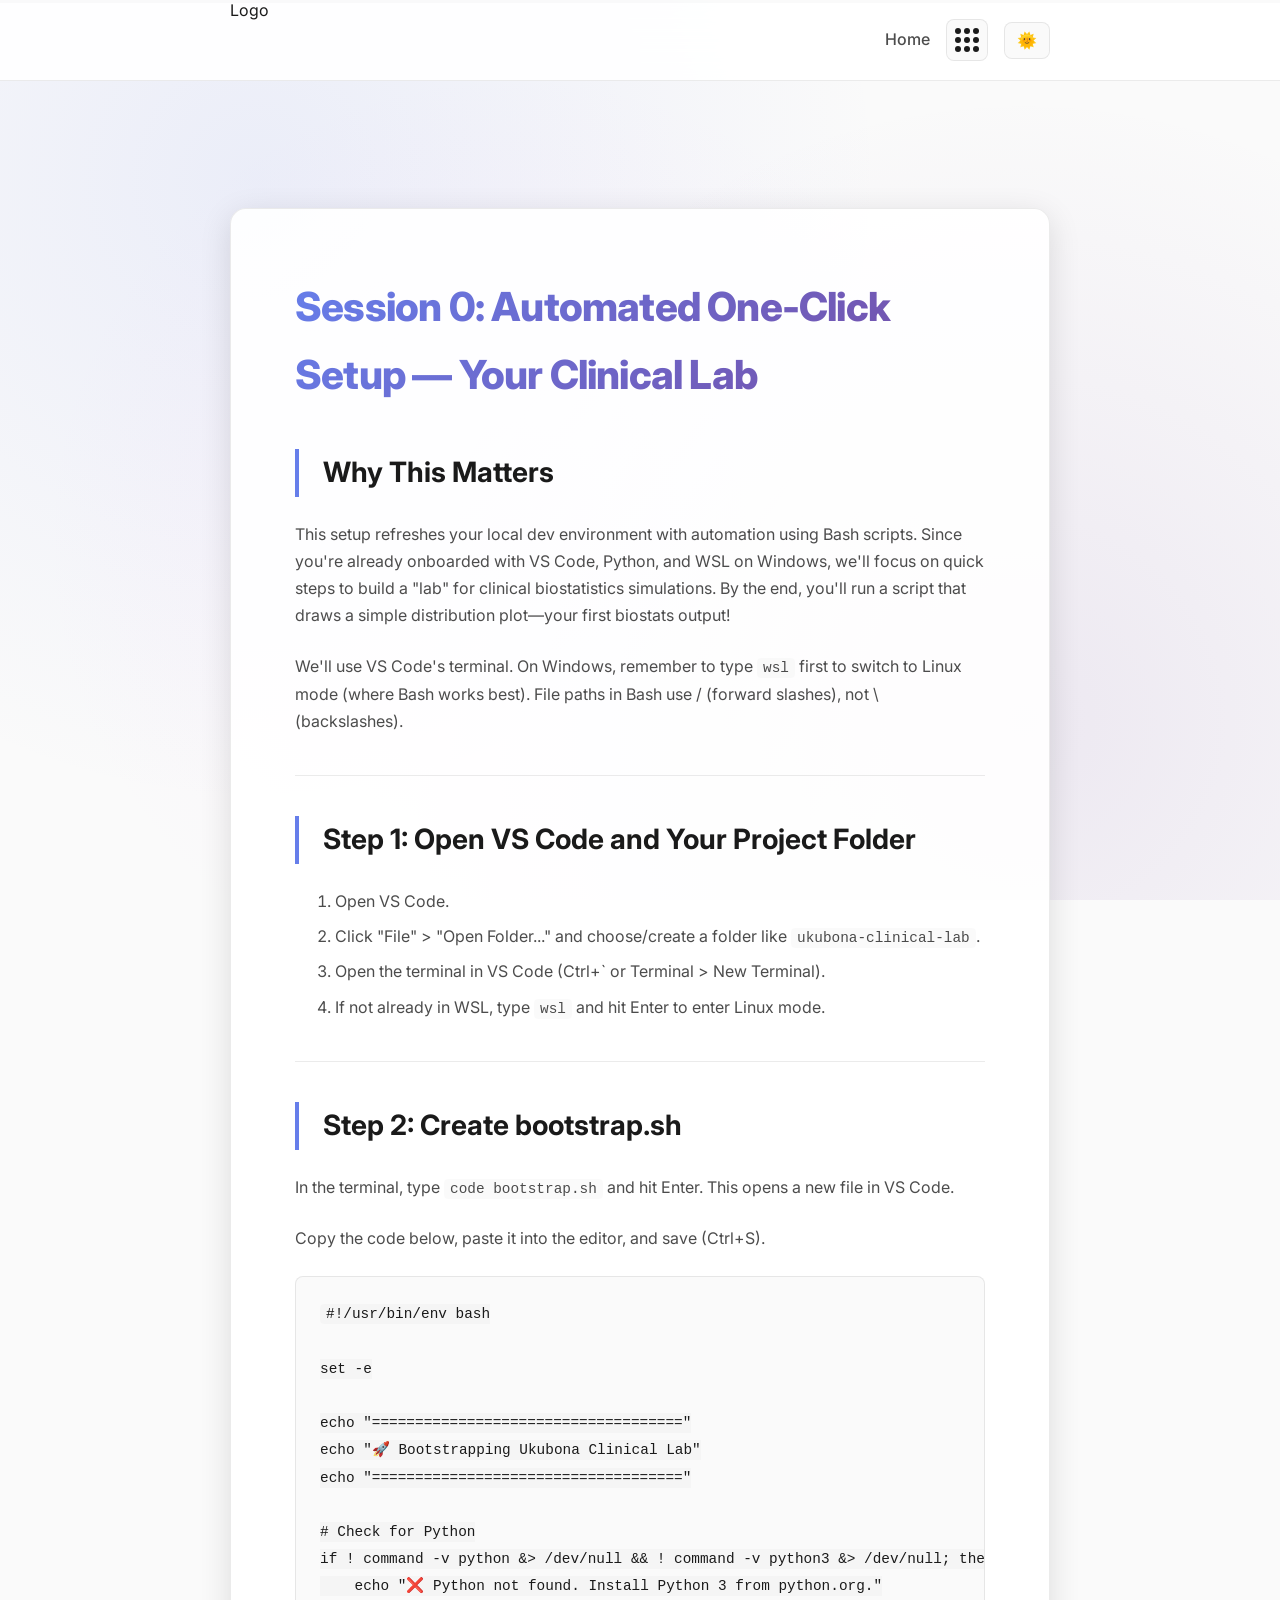
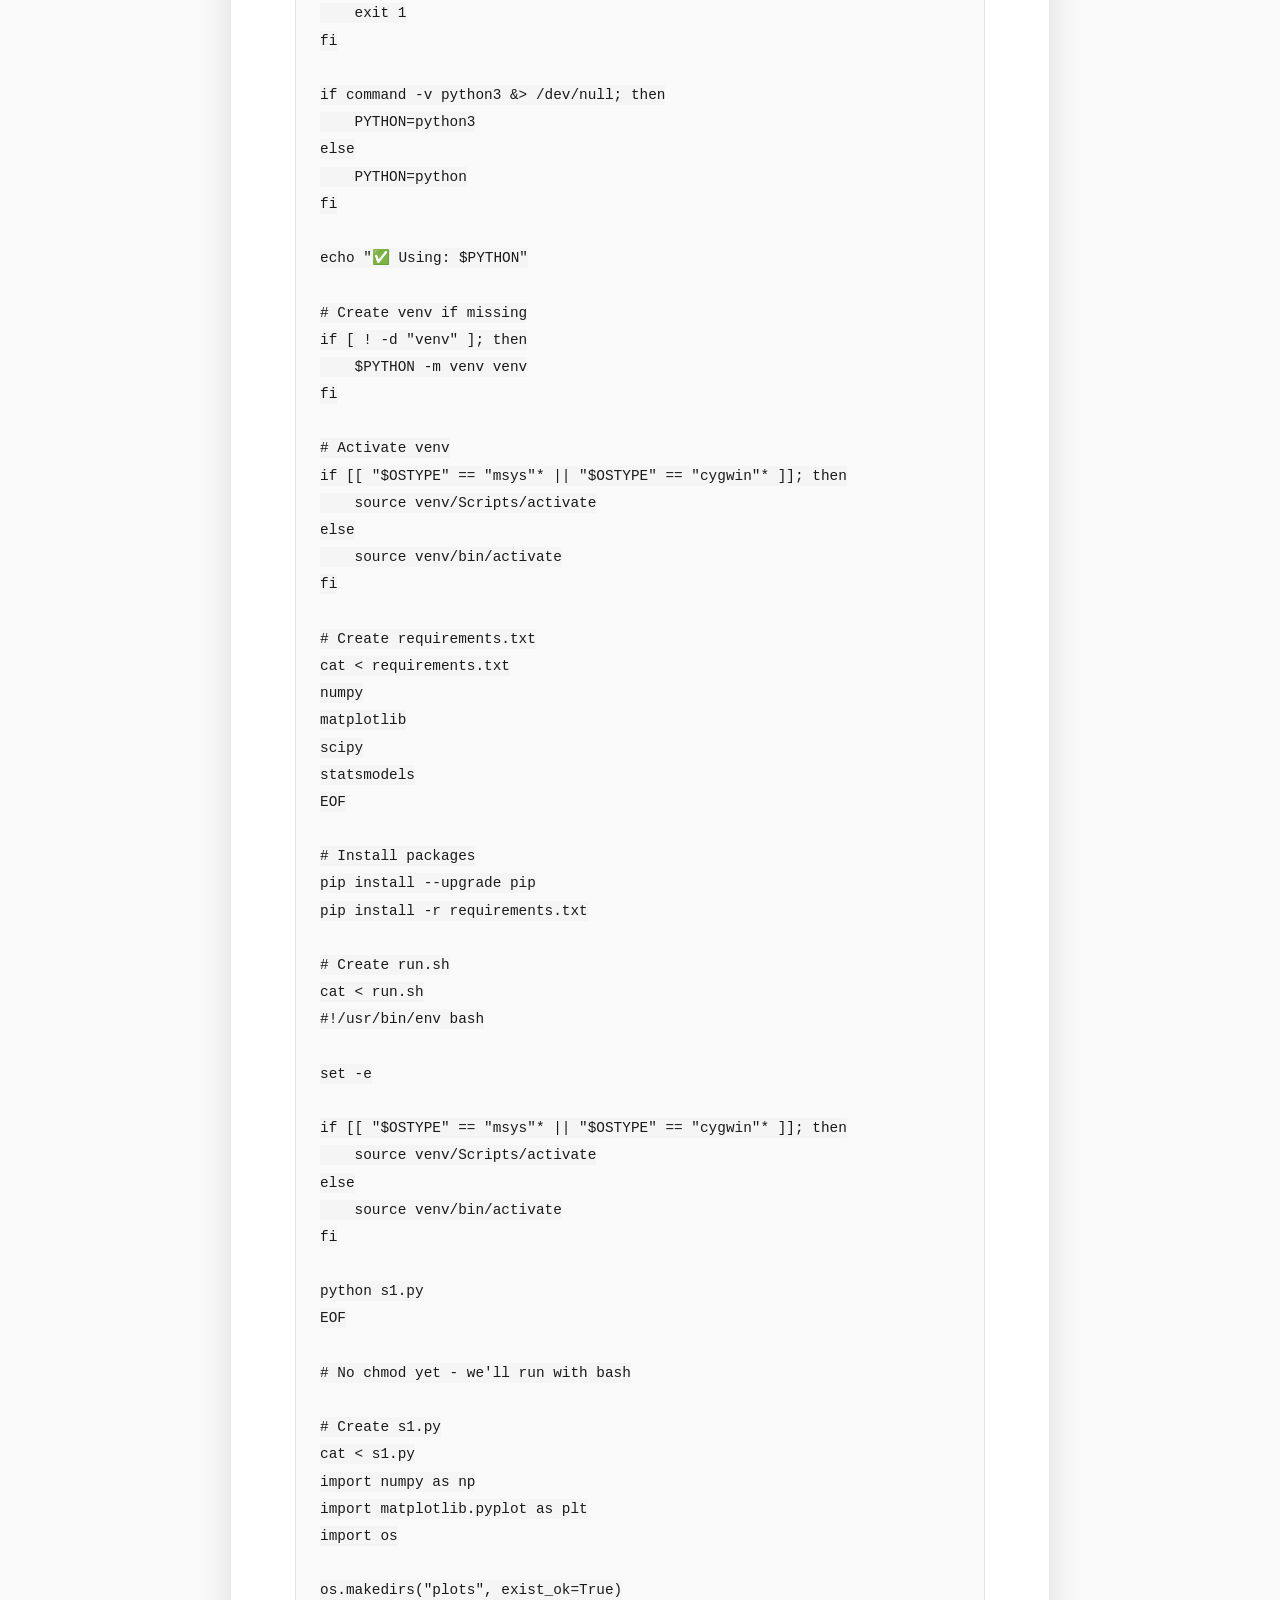
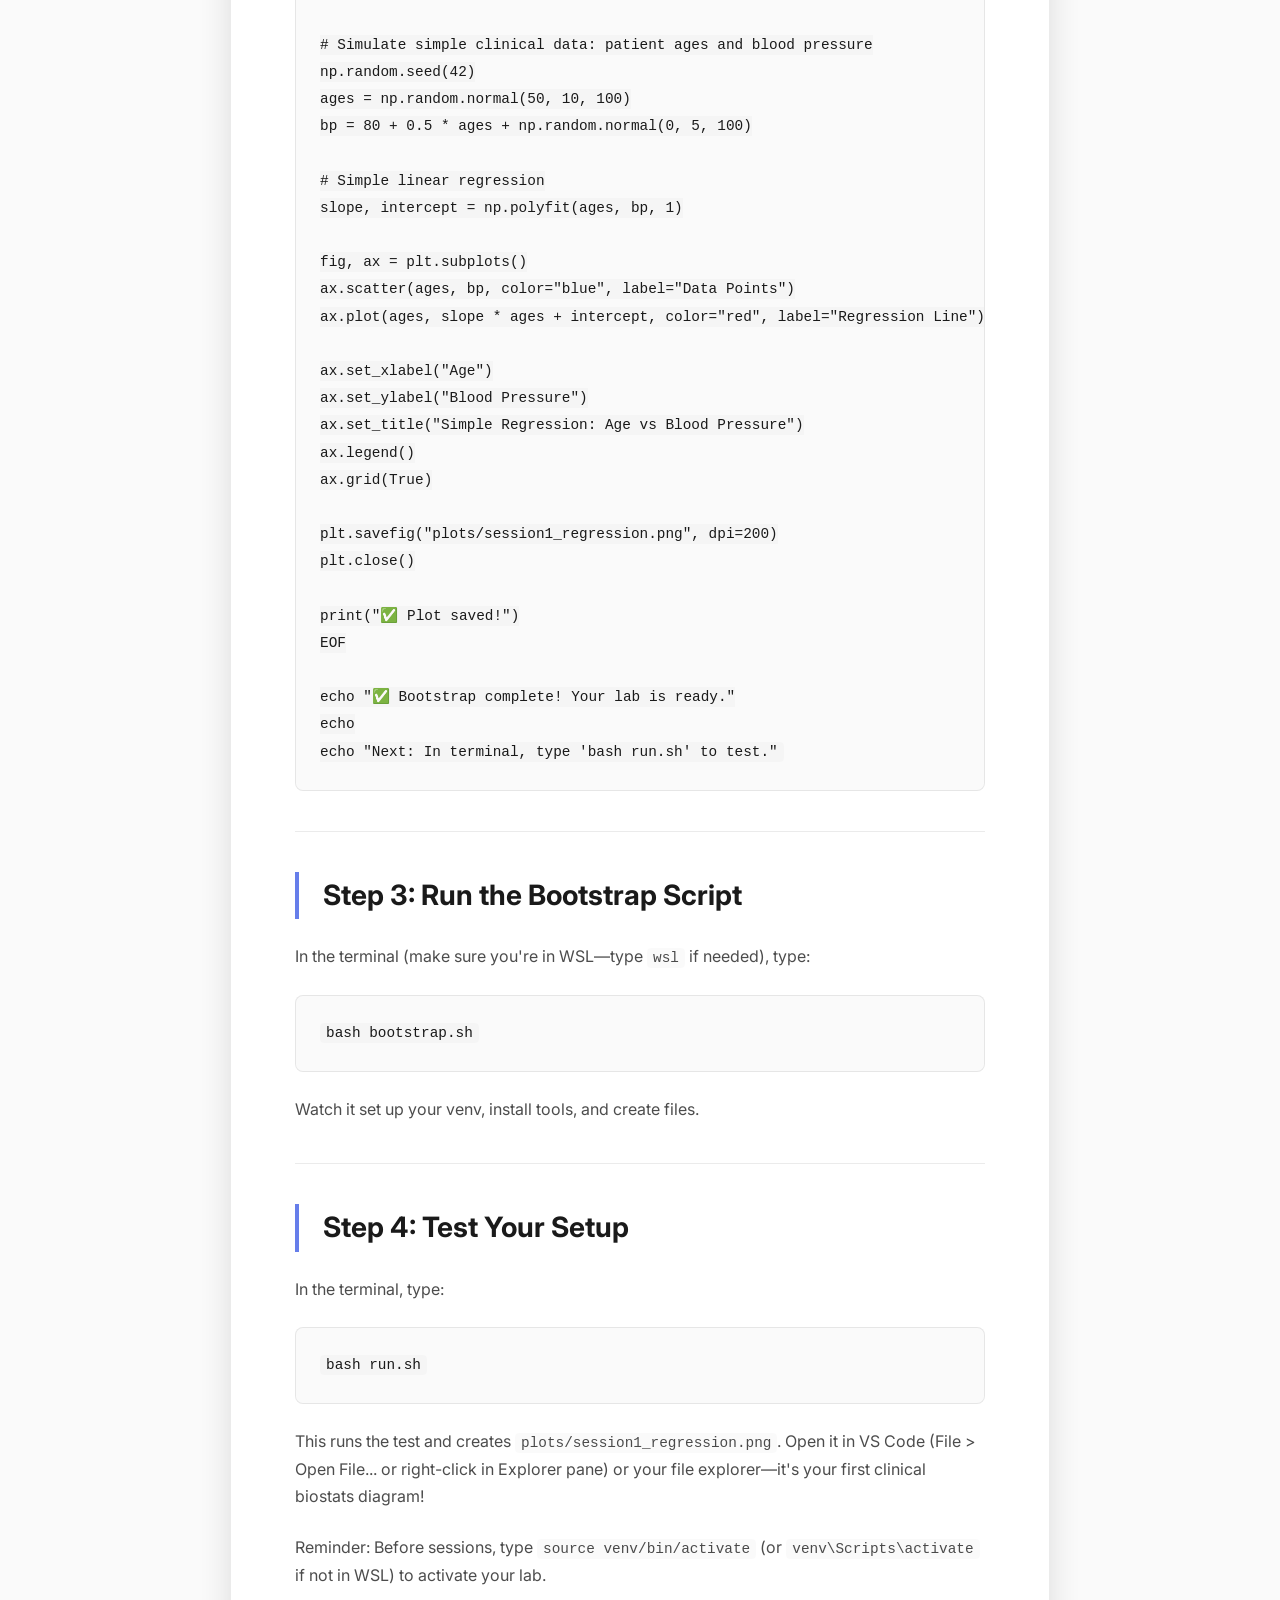
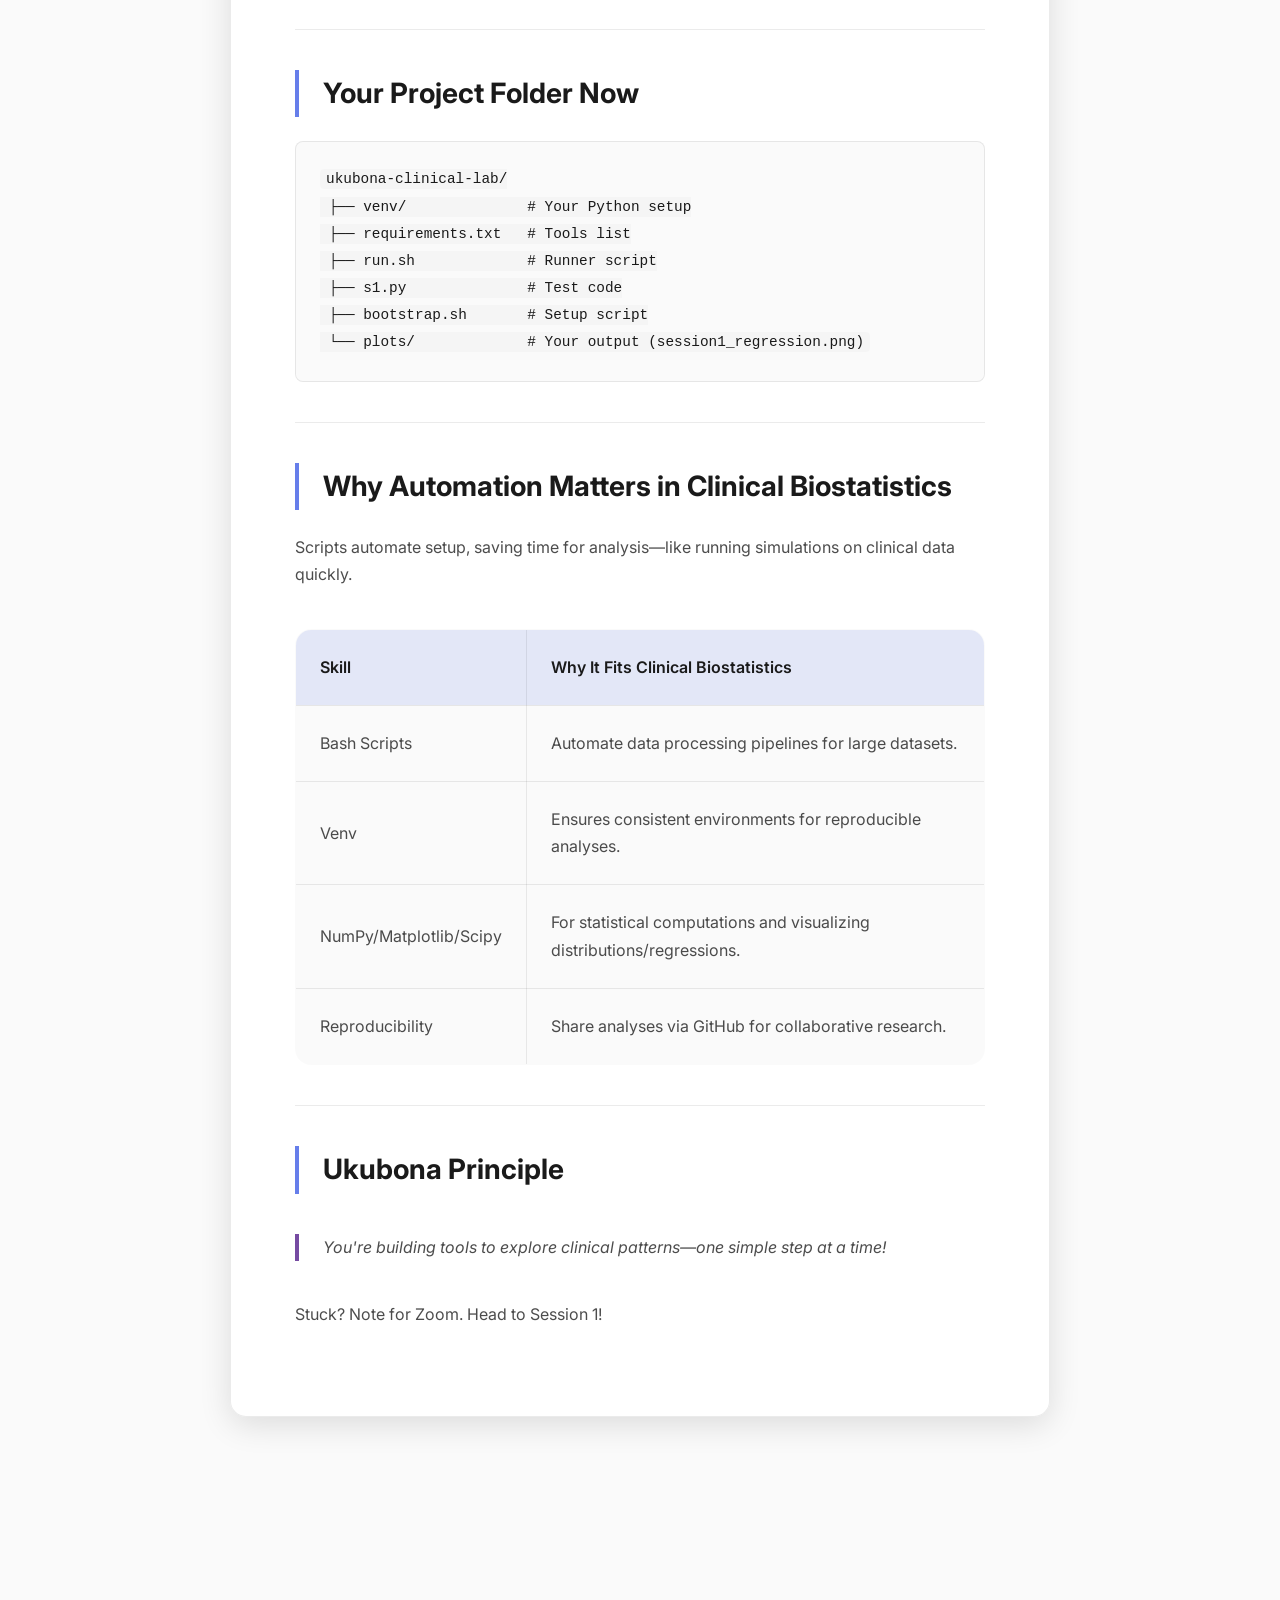
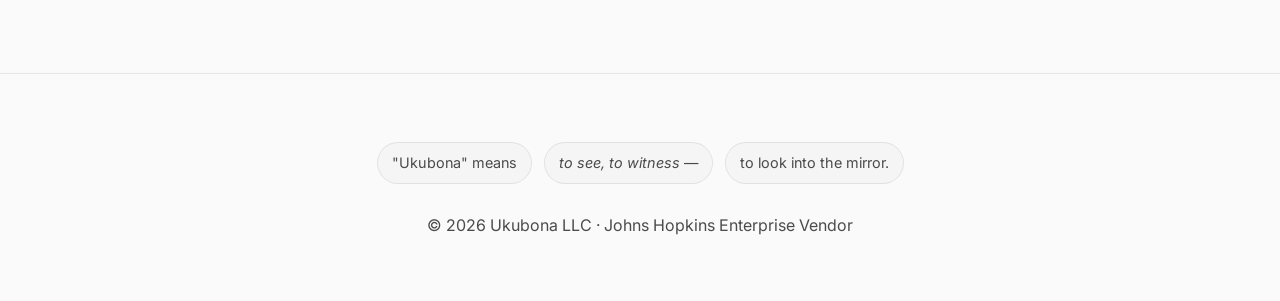
==== sessions/html/session0.html @ 727748ad "machine learning & systems modeling" ====
<!DOCTYPE html>
<html lang="en" data-theme="dark">
<head>
  <meta charset="UTF-8">
  <meta name="viewport" content="width=device-width, initial-scale=1">
  <title>Ukubona LLC: Level 1 - Session 0: Setup Your Clinical Lab</title>
  <meta name="description" content="Level 1, Session 0 of the Clinical Biostatistics Internship at Ukubona LLC.">
  <link rel="canonical" href="https://ukubona-llc.github.io/">
  <meta name="robots" content="index,follow">
  <meta name="color-scheme" content="dark light">
  <meta name="theme-color" content="#0a0a0f">

  <!-- Open Graph / Twitter -->
  <meta property="og:site_name" content="Ukubona LLC">
  <meta property="og:title" content="Ukubona LLC: Level 1 - Session 0: Setup Your Clinical Lab">
  <meta property="og:description" content="Level 1, Session 0 of the Clinical Biostatistics Internship at Ukubona LLC.">
  <meta property="og:type" content="website">
  <meta property="og:url" content="https://ukubona-llc.github.io/">
  <meta property="og:image" content="https://abikesa.github.io/logos/assets/ukubona-light.png">
  <meta property="og:image:width" content="1200">
  <meta property="og:image:height" content="630">
  <meta name="twitter:card" content="summary_large_image">
  <meta name="twitter:title" content="Ukubona LLC: Level 1 - Session 0: Setup Your Clinical Lab">
  <meta name="twitter:description" content="Level 1, Session 0 of the Clinical Biostatistics Internship at Ukubona LLC.">
  <meta name="twitter:image" content="https://abikesa.github.io/logos/assets/ukubona-light.png">

  <!-- Icons / assets -->
  <link rel="icon" href="https://abikesa.github.io/favicon/assets/favicon-light.ico" type="image/x-icon">
  <link rel="icon" href="https://abikesa.github.io/favicon/assets/favicon-light.ico" media="(prefers-color-scheme: light)">
  <link rel="icon" href="https://abikesa.github.io/favicon/assets/favicon-dark.ico" media="(prefers-color-scheme: dark)">
  <link rel="preload" href="https://abikesa.github.io/logos/assets/ukubona-light.png" as="image">
  <link rel="preload" href="https://abikesa.github.io/logos/assets/ukubona-dark.png" as="image">

  <!-- Perf: preconnect fonts -->
  <link rel="preconnect" href="https://fonts.googleapis.com" crossorigin>
  <link rel="preconnect" href="https://fonts.gstatic.com" crossorigin>

  <!-- CSS -->
  <link href="https://fonts.googleapis.com/css2?family=Inter:wght@300;400;500;600;700;800;900&display=swap" rel="stylesheet">
  <link rel="stylesheet" href="../css/index.css">
  <script id="MathJax-script" defer
     src="https://cdn.jsdelivr.net/npm/mathjax@3/es5/tex-mml-chtml.js">
  </script>
</head>
<body>
    <div class="scroll-indicator"><div class="scroll-progress"></div></div>
  <div class="bg-pattern"></div>
  <!-- Header with app-grid linking back to index and other sessions -->
   <header class="header">
    <div class="nav-container wrap-max">
      <img src="https://abikesa.github.io/logos/assets/ukubona-dark.png"
           alt="Ukubona LLC Logo"
           id="logo"
           class="logo" />
      <div class="top-right">
        <ul class="nav-links">
          <li><a href="../../index.html" class="nav-link" data-nav="home">Home</a></li>
        </ul>
        <button class="menu-icon" id="menuIcon" role="button" aria-label="Open navigation menu" aria-expanded="false">
          <div></div><div></div><div></div>
          <div></div><div></div><div></div>
          <div></div><div></div><div></div>
        </button>
        <button id="toggle-theme" aria-label="Toggle theme">🌙</button>
      </div>
    </div>
    <div class="app-grid wrap-max" id="gridMenu" aria-hidden="true">
      <a href="session1.html"><div class="icon-box">1️⃣</div>Session 1</a>
      <a href="session2.html"><div class="icon-box">2️⃣</div>Session 2</a>
      <a href="session3.html"><div class="icon-box">3️⃣</div>Session 3</a>
      <a href="session4.html"><div class="icon-box">4️⃣</div>Session 4</a>
      <a href="session5.html"><div class="icon-box">5️⃣</div>Session 5</a>
      <a href="session6.html"><div class="icon-box">6️⃣</div>Session 6</a>
      <a href="session7.html"><div class="icon-box">7️⃣</div>Session 7</a>
      <a href="session8.html"><div class="icon-box">8️⃣</div>Session 8</a>
      <a href="https://ukubona-llc.github.io"><div class="icon-box">📊</div>Ukubona Home</a>
    </div>
  </header>
  <main class="page wrap-max">

<section class="card">

<h1>Session 0: Automated One-Click Setup — Your Clinical Lab</h1>

<h2>Why This Matters</h2>

<p>
This setup refreshes your local dev environment with automation using Bash scripts. Since you're already onboarded with VS Code, Python, and WSL on Windows, we'll focus on quick steps to build a "lab" for clinical biostatistics simulations. By the end, you'll run a script that draws a simple distribution plot—your first biostats output!
</p>

<p>
We'll use VS Code's terminal. On Windows, remember to type <code>wsl</code> first to switch to Linux mode (where Bash works best). File paths in Bash use / (forward slashes), not \ (backslashes).
</p>

<hr>

<h2>Step 1: Open VS Code and Your Project Folder</h2>

<ol>
  <li>Open VS Code.</li>
  <li>Click "File" > "Open Folder..." and choose/create a folder like <code>ukubona-clinical-lab</code>.</li>
  <li>Open the terminal in VS Code (Ctrl+` or Terminal > New Terminal).</li>
  <li>If not already in WSL, type <code>wsl</code> and hit Enter to enter Linux mode.</li>
</ol>

<hr>

<h2>Step 2: Create bootstrap.sh</h2>

<p>In the terminal, type <code>code bootstrap.sh</code> and hit Enter. This opens a new file in VS Code.</p>

<p>Copy the code below, paste it into the editor, and save (Ctrl+S).</p>

<pre><code>#!/usr/bin/env bash

set -e

echo "===================================="
echo "🚀 Bootstrapping Ukubona Clinical Lab"
echo "===================================="

# Check for Python
if ! command -v python &> /dev/null && ! command -v python3 &> /dev/null; then
    echo "❌ Python not found. Install Python 3 from python.org."
    exit 1
fi

if command -v python3 &> /dev/null; then
    PYTHON=python3
else
    PYTHON=python
fi

echo "✅ Using: $PYTHON"

# Create venv if missing
if [ ! -d "venv" ]; then
    $PYTHON -m venv venv
fi

# Activate venv
if [[ "$OSTYPE" == "msys"* || "$OSTYPE" == "cygwin"* ]]; then
    source venv/Scripts/activate
else
    source venv/bin/activate
fi

# Create requirements.txt
cat <<EOF > requirements.txt
numpy
matplotlib
scipy
statsmodels
EOF

# Install packages
pip install --upgrade pip
pip install -r requirements.txt

# Create run.sh
cat <<EOF > run.sh
#!/usr/bin/env bash

set -e

if [[ "$OSTYPE" == "msys"* || "$OSTYPE" == "cygwin"* ]]; then
    source venv/Scripts/activate
else
    source venv/bin/activate
fi

python s1.py
EOF

# No chmod yet - we'll run with bash

# Create s1.py
cat <<EOF > s1.py
import numpy as np
import matplotlib.pyplot as plt
import os

os.makedirs("plots", exist_ok=True)

# Simulate simple clinical data: patient ages and blood pressure
np.random.seed(42)
ages = np.random.normal(50, 10, 100)
bp = 80 + 0.5 * ages + np.random.normal(0, 5, 100)

# Simple linear regression
slope, intercept = np.polyfit(ages, bp, 1)

fig, ax = plt.subplots()
ax.scatter(ages, bp, color="blue", label="Data Points")
ax.plot(ages, slope * ages + intercept, color="red", label="Regression Line")

ax.set_xlabel("Age")
ax.set_ylabel("Blood Pressure")
ax.set_title("Simple Regression: Age vs Blood Pressure")
ax.legend()
ax.grid(True)

plt.savefig("plots/session1_regression.png", dpi=200)
plt.close()

print("✅ Plot saved!")
EOF

echo "✅ Bootstrap complete! Your lab is ready."
echo
echo "Next: In terminal, type 'bash run.sh' to test."
</code></pre>

<hr>

<h2>Step 3: Run the Bootstrap Script</h2>

<p>In the terminal (make sure you're in WSL—type <code>wsl</code> if needed), type:</p>

<pre><code>bash bootstrap.sh
</code></pre>

<p>Watch it set up your venv, install tools, and create files.</p>

<hr>

<h2>Step 4: Test Your Setup</h2>

<p>In the terminal, type:</p>

<pre><code>bash run.sh
</code></pre>

<p>This runs the test and creates <code>plots/session1_regression.png</code>. Open it in VS Code (File > Open File... or right-click in Explorer pane) or your file explorer—it's your first clinical biostats diagram!</p>

<p>Reminder: Before sessions, type <code>source venv/bin/activate</code> (or <code>venv\Scripts\activate</code> if not in WSL) to activate your lab.</p>

<hr>

<h2>Your Project Folder Now</h2>

<pre><code>ukubona-clinical-lab/
 ├── venv/              # Your Python setup
 ├── requirements.txt   # Tools list
 ├── run.sh             # Runner script
 ├── s1.py              # Test code
 ├── bootstrap.sh       # Setup script
 └── plots/             # Your output (session1_regression.png)
</code></pre>

<hr>

<h2>Why Automation Matters in Clinical Biostatistics</h2>

<p>Scripts automate setup, saving time for analysis—like running simulations on clinical data quickly.</p>

<table>
<thead>
<tr>
  <th>Skill</th>
  <th>Why It Fits Clinical Biostatistics</th>
</tr>
</thead>
<tbody>
<tr><td>Bash Scripts</td><td>Automate data processing pipelines for large datasets.</td></tr>
<tr><td>Venv</td><td>Ensures consistent environments for reproducible analyses.</td></tr>
<tr><td>NumPy/Matplotlib/Scipy</td><td>For statistical computations and visualizing distributions/regressions.</td></tr>
<tr><td>Reproducibility</td><td>Share analyses via GitHub for collaborative research.</td></tr>
</tbody>
</table>

<hr>

<h2>Ukubona Principle</h2>

<blockquote>
You're building tools to explore clinical patterns—one simple step at a time!
</blockquote>

<p>Stuck? Note for Zoom. Head to Session 1!</p>

</section>

</main>

<!-- FOOTER -->
<footer class="footer">

  <div class="wrap-max footer-wrap">

    <div class="footer-chorus" aria-label="Ukubona chorus">

      <span class="chip">"Ukubona" means</span>
      <span class="chip"><em>to see, to witness</em> —</span>
      <span class="chip">to look into the mirror.</span>

    </div>

    <div class="footer-micro" style="margin-top:12px">

      <p>
        © 2026 Ukubona LLC · Johns Hopkins Enterprise Vendor
      </p>

    </div>

  </div>

</footer>
  <script src="../js/index.js"></script>
</body>
</html>
---- sessions/css/index.css ----
:root{
        --primary-gradient: linear-gradient(135deg, #667eea 0%, #764ba2 100%);
        --secondary-gradient: linear-gradient(135deg, #f093fb 0%, #f5576c 100%);
        --accent-blue: #667eea;
        --accent-purple: #764ba2;
   
        --dark-bg:#0a0a0f;
        --dark-surface:rgba(15,15,25,.8);
        --dark-glass:rgba(255,255,255,.05);
        --dark-border:rgba(255,255,255,.1);
        --dark-text:#ffffff;
        --dark-text-secondary:rgba(255,255,255,.7);
        --light-bg:#fafafa;
        --light-surface:rgba(255,255,255,.9);
        --light-glass:rgba(0,0,0,.02);
        --light-border:rgba(0,0,0,.08);
        --light-text:#1a1a1a;
        --light-text-secondary:rgba(0,0,0,.7);
        --blur: 20px;
        --radius: 16px;
        --shadow: 0 8px 32px rgba(0,0,0,.12);
        --transition: all .3s cubic-bezier(.4,0,.2,1);
        --header-h: 80px;
        --logo-size: 140px;
        --logo-spin-duration: 60s;
   
        /* Spacing scale */
        --space-xs: 0.5rem;
        --space-sm: 1rem;
        --space-md: 1.5rem;
        --space-lg: 2.5rem;
        --space-xl: 4rem;
        --space-2xl: 6rem;
    }
    [data-theme="light"]{
        --bg:var(--light-bg);
        --surface:var(--light-surface);
        --glass:var(--light-glass);
        --border:var(--light-border);
        --text:var(--light-text);
        --text-secondary:var(--light-text-secondary);
    }
    [data-theme="dark"]{
        --bg:var(--dark-bg);
        --surface:var(--dark-surface);
        --glass:var(--dark-glass);
        --border:var(--dark-border);
        --text:var(--dark-text);
        --text-secondary:var(--dark-text-secondary);
    }
    *{box-sizing:border-box; margin:0; padding:0;}
    html,body{height:100%}
    body{
        margin:0;
        font-family:'Inter',system-ui,-apple-system,Segoe UI,Roboto,Arial,sans-serif;
        background:var(--bg);
        color:var(--text);
        line-height:1.7;
        overflow-x:hidden;
        transition:var(--transition);
        font-size: 16px;
    }
    .wrap-max{
        max-width:900px;
        margin:0 auto;
        padding:0 var(--space-lg);
    }
    .bg-pattern{position:fixed;inset:0;z-index:-2;background:var(--bg)}
    .bg-pattern::before{
        content:''; position:absolute; inset:0;
        background:
        radial-gradient(circle at 20% 20%, rgba(102,126,234,.10) 0%, transparent 50%),
        radial-gradient(circle at 80% 80%, rgba(118,75,162,.10) 0%, transparent 50%),
        radial-gradient(circle at 40% 60%, rgba(240,147,251,.08) 0%, transparent 50%);
        animation:bgFloat 20s ease-in-out infinite;
    }
    @keyframes bgFloat{
        0%,100%{transform:translate(0,0) rotate(0deg)}
        33%{transform:translate(-20px,-20px) rotate(1deg)}
        66%{transform:translate(20px,-10px) rotate(-1deg)}
    }
    .scroll-indicator{position:fixed;top:0;left:0;width:100%;height:3px;z-index:1000;background:var(--glass)}
    .scroll-progress{height:100%;width:0%;background:var(--primary-gradient);transition:width .3s ease}
    /* HEADER */
    .header{
        position:fixed;top:0;left:0;width:100%;z-index:100;
        backdrop-filter: blur(var(--blur)); -webkit-backdrop-filter: blur(var(--blur));
        background:var(--surface); border-bottom:1px solid var(--border); min-height:var(--header-h);
    }
    .nav-container{height:var(--header-h); display:flex; align-items:center; justify-content:space-between}
    #logo.logo{
        width:var(--logo-size); height:var(--logo-size); object-fit:contain;
        transform-origin:center center; animation:spin var(--logo-spin-duration) linear infinite;
        display: block;
    }
    @keyframes spin{ to{ transform:rotate(360deg) } }
    .nav-links{display:flex;list-style:none;gap:2rem;margin:0;padding:0}
    .nav-link{
        color:var(--text-secondary);
        text-decoration:none;
        font-weight:500;
        transition:var(--transition);
        position:relative;
    }
    .nav-link::after{
        content:'';position:absolute;bottom:-4px;left:0;width:0;height:2px;
        background:var(--primary-gradient);transition:width .3s ease;
    }
    .nav-link:hover{color:var(--text)}
    .nav-link:hover::after{width:100%}
    .top-right{display:flex;align-items:center;gap:1rem}
    .menu-icon{
        display:grid;grid-template-columns:repeat(3,6px);gap:3px;padding:8px;
        background:var(--glass);border:1px solid var(--border);
        border-radius:8px;cursor:pointer;transition:var(--transition);
    }
    .menu-icon div{width:6px;height:6px;background:var(--text);border-radius:50%;transition:var(--transition)}
    .menu-icon:hover{background:var(--primary-gradient);transform:scale(1.05)}
    .menu-icon:hover div{background:white}
    #toggle-theme{
        padding:8px 12px;background:var(--glass);border:1px solid var(--border);
        border-radius:8px;cursor:pointer;font-size:16px;transition:var(--transition);
    }
    #toggle-theme:hover{background:var(--secondary-gradient);color:#fff;transform:scale(1.05)}
    .app-grid{
        position:fixed;top:calc(var(--header-h) + 8px);right:2rem;display:grid;grid-template-columns:repeat(3,1fr);
        gap:1rem;padding:1rem;background:var(--surface);backdrop-filter:blur(var(--blur));-webkit-backdrop-filter:blur(var(--blur));
        border:1px solid var(--border);border-radius:var(--radius);box-shadow:var(--shadow);
        opacity:0;visibility:hidden;transform:translateY(-10px) scale(.95);transition:var(--transition);min-width:300px;
        z-index: 1000;
       
        /* === THE FIX === */
        max-height: 80dvh; /* Takes ~80% of screen height */
        overflow-y: auto; /* Scroll inside the menu when needed */
        overscroll-behavior: contain; /* Don't let menu scroll affect page */
    }
    .app-grid.active{opacity:1;visibility:visible;transform:translateY(0) scale(1)}
    .app-grid a{
        display:flex;flex-direction:column;align-items:center;gap:.5rem;padding:1rem;text-decoration:none;color:var(--text);
        background:var(--glass);border:1px solid var(--border);border-radius:12px;transition:var(--transition);font-size:14px;font-weight:500;
    }
    .app-grid a:hover{background:var(--primary-gradient);color:#fff;transform:translateY(-2px);box-shadow:0 8px 25px rgba(102,126,234,.3)}
    .icon-box{font-size:24px;width:48px;height:48px;display:flex;align-items:center;justify-content:center;background:var(--glass);border-radius:12px;transition:var(--transition)}
    /* Nice subtle scrollbar for the app grid */
    .app-grid::-webkit-scrollbar {
        width: 8px;
    }
    .app-grid::-webkit-scrollbar-track {
        background: transparent;
    }
    .app-grid::-webkit-scrollbar-thumb {
        background: rgba(255,255,255,0.2);
        border-radius: 4px;
    }
    .app-grid::-webkit-scrollbar-thumb:hover {
        background: rgba(255,255,255,0.4);
    }
    /* MAIN CONTENT */
    .page{
        padding-top:calc(var(--header-h) + var(--space-xl));
        padding-bottom:var(--space-2xl);
    }
   
    .card{
        background:var(--surface);
        border:1px solid var(--border);
        border-radius:var(--radius);
        padding:var(--space-xl);
        margin:var(--space-xl) 0;
        box-shadow:var(--shadow);
    }
    /* Typography */
    .card h1{
        font-size:2.5rem;
        font-weight:800;
        margin-bottom:var(--space-lg);
        background:var(--primary-gradient);
        -webkit-background-clip:text;
        -webkit-text-fill-color:transparent;
        background-clip:text;
        letter-spacing:-0.02em;
    }
   
    .card h2{
        font-size:1.75rem;
        font-weight:700;
        margin-top:var(--space-lg);
        margin-bottom:var(--space-md);
        color:var(--text);
        border-left:4px solid var(--accent-blue);
        padding-left:var(--space-md);
    }
   
    .card h3{
        font-size:1.25rem;
        font-weight:600;
        margin-top:var(--space-md);
        margin-bottom:var(--space-sm);
        color:var(--accent-purple);
    }
   
    .card p{
        margin-bottom:var(--space-md);
        color:var(--text-secondary);
    }
   
    .card ul, .card ol{
        margin:var(--space-md) 0;
        padding-left:var(--space-lg);
    }
   
    .card li{
        margin-bottom:var(--space-xs);
        color:var(--text-secondary);
    }
   
    .card a{
        color:var(--accent-blue);
        text-decoration:none;
        border-bottom:1px solid transparent;
        transition:var(--transition);
    }
    .card a:hover{
        border-bottom-color:var(--accent-blue);
    }
   
    .card hr{
        border:none;
        height:1px;
        background:var(--border);
        margin:var(--space-lg) 0;
    }
   
    .card blockquote{
        border-left:4px solid var(--accent-purple);
        padding-left:var(--space-md);
        margin:var(--space-lg) 0;
        font-style:italic;
        color:var(--text-secondary);
    }
   
    .card pre{
        background:var(--glass);
        border:1px solid var(--border);
        border-radius:8px;
        padding:var(--space-md);
        overflow-x:auto;
        margin:var(--space-md) 0;
    }
   
    .card code{
        font-family:'SF Mono',Monaco,Consolas,monospace;
        font-size:0.9em;
        background:var(--glass);
        padding:2px 6px;
        border-radius:4px;
    }
    /* KPI badges */
    .kpis{display:flex;flex-wrap:wrap;gap:var(--space-xs);margin:var(--space-md) 0}
    .kpi{
        background:var(--primary-gradient);
        color:#fff;
        padding:6px 12px;
        border-radius:999px;
        font-size:0.875rem;
        font-weight:500;
    }
    /* Tables */
    table {
        width: 100%;
        border-collapse: collapse;
        margin: var(--space-lg) 0;
        border: 1px solid var(--border);
        border-radius:var(--radius);
        overflow:hidden;
        background:var(--glass);
    }
    th, td {
        border: 1px solid var(--border);
        padding: var(--space-md);
        text-align: left;
    }
    th {
        background: rgba(102,126,234,0.15);
        font-weight:600;
        color:var(--text);
    }
    td{
        color:var(--text-secondary);
    }
    table a {
        color: var(--accent-blue);
        text-decoration: none;
        border-bottom:1px solid transparent;
        transition:var(--transition);
    }
    table a:hover {
        border-bottom-color:var(--accent-blue);
    }
    /* Video container */
    .video-container{
        position:relative;
        width:100%;
        padding-bottom:56.25%;
        margin:var(--space-lg) 0;
        border-radius:var(--radius);
        overflow:hidden;
        background:var(--glass);
        border:1px solid var(--border);
    }
    .video-container iframe{
        position:absolute;
        top:0;left:0;
        width:100%;height:100%;
    }
    /* Details/accordion */
    details{
        border:1px dashed var(--border);
        border-radius:12px;
        padding:var(--space-md);
        margin:var(--space-md) 0;
        background:var(--glass);
    }
    details>summary{
        cursor:pointer;
        color:#97d7ff;
        font-weight:600;
        list-style:none;
        padding:var(--space-sm);
    }
    details[open]{
        border-style:solid;
        border-color:var(--accent-blue);
    }
    /* Grid layouts */
    .grid{display:grid;gap:var(--space-md)}
    .two{grid-template-columns:1fr 1fr}
   
    /* Image gallery */
    .image-gallery{
        display:flex;
        flex-wrap:wrap;
        gap:var(--space-md);
        justify-content:center;
        margin:var(--space-lg) 0;
    }
    .image-gallery img{
        flex:1 1 300px;
        max-width:30%;
        height:auto;
        object-fit:cover;
        border-radius:var(--radius);
        border:1px solid var(--border);
        transition:var(--transition);
    }
    .image-gallery img:hover{
        transform:translateY(-4px);
        box-shadow:0 12px 40px rgba(102,126,234,.3);
    }
    /* FOOTER */
    .footer{
        border-top:1px solid var(--border);
        margin-top:var(--space-2xl);
        padding:var(--space-xl) 0;
        text-align:center;
        color:var(--text-secondary);
    }
    .footer-chorus{
        margin-bottom:var(--space-md);
    }
    .footer .chip{
        display:inline-block;
        padding:8px 14px;
        border:1px solid var(--border);
        border-radius:9999px;
        margin:4px;
        background:var(--glass);
        font-size:0.9rem;
    }
    /* Responsive */
    @media (max-width:768px){
        .wrap-max{padding:0 var(--space-md)}
        .nav-links{display:none}
        .app-grid{
        right:1rem;left:1rem;
        grid-template-columns:repeat(2,1fr);
        min-width:auto;
       
        /* Same fix on mobile */
        max-height: 80dvh;
        overflow-y: auto;
        overscroll-behavior: contain;
        }
        #logo.logo { width: 100px; height: 100px; }
        .card{padding:var(--space-lg)}
        .card h1{font-size:2rem}
        .card h2{font-size:1.5rem}
        .two{grid-template-columns:1fr}
        .image-gallery img{max-width:100%}
        th, td{padding:var(--space-sm);font-size:0.9rem}
    }
   
    /* Force visibility */
    .card, table, th, td {
        opacity: 1 !important;
        visibility: visible !important;
    }
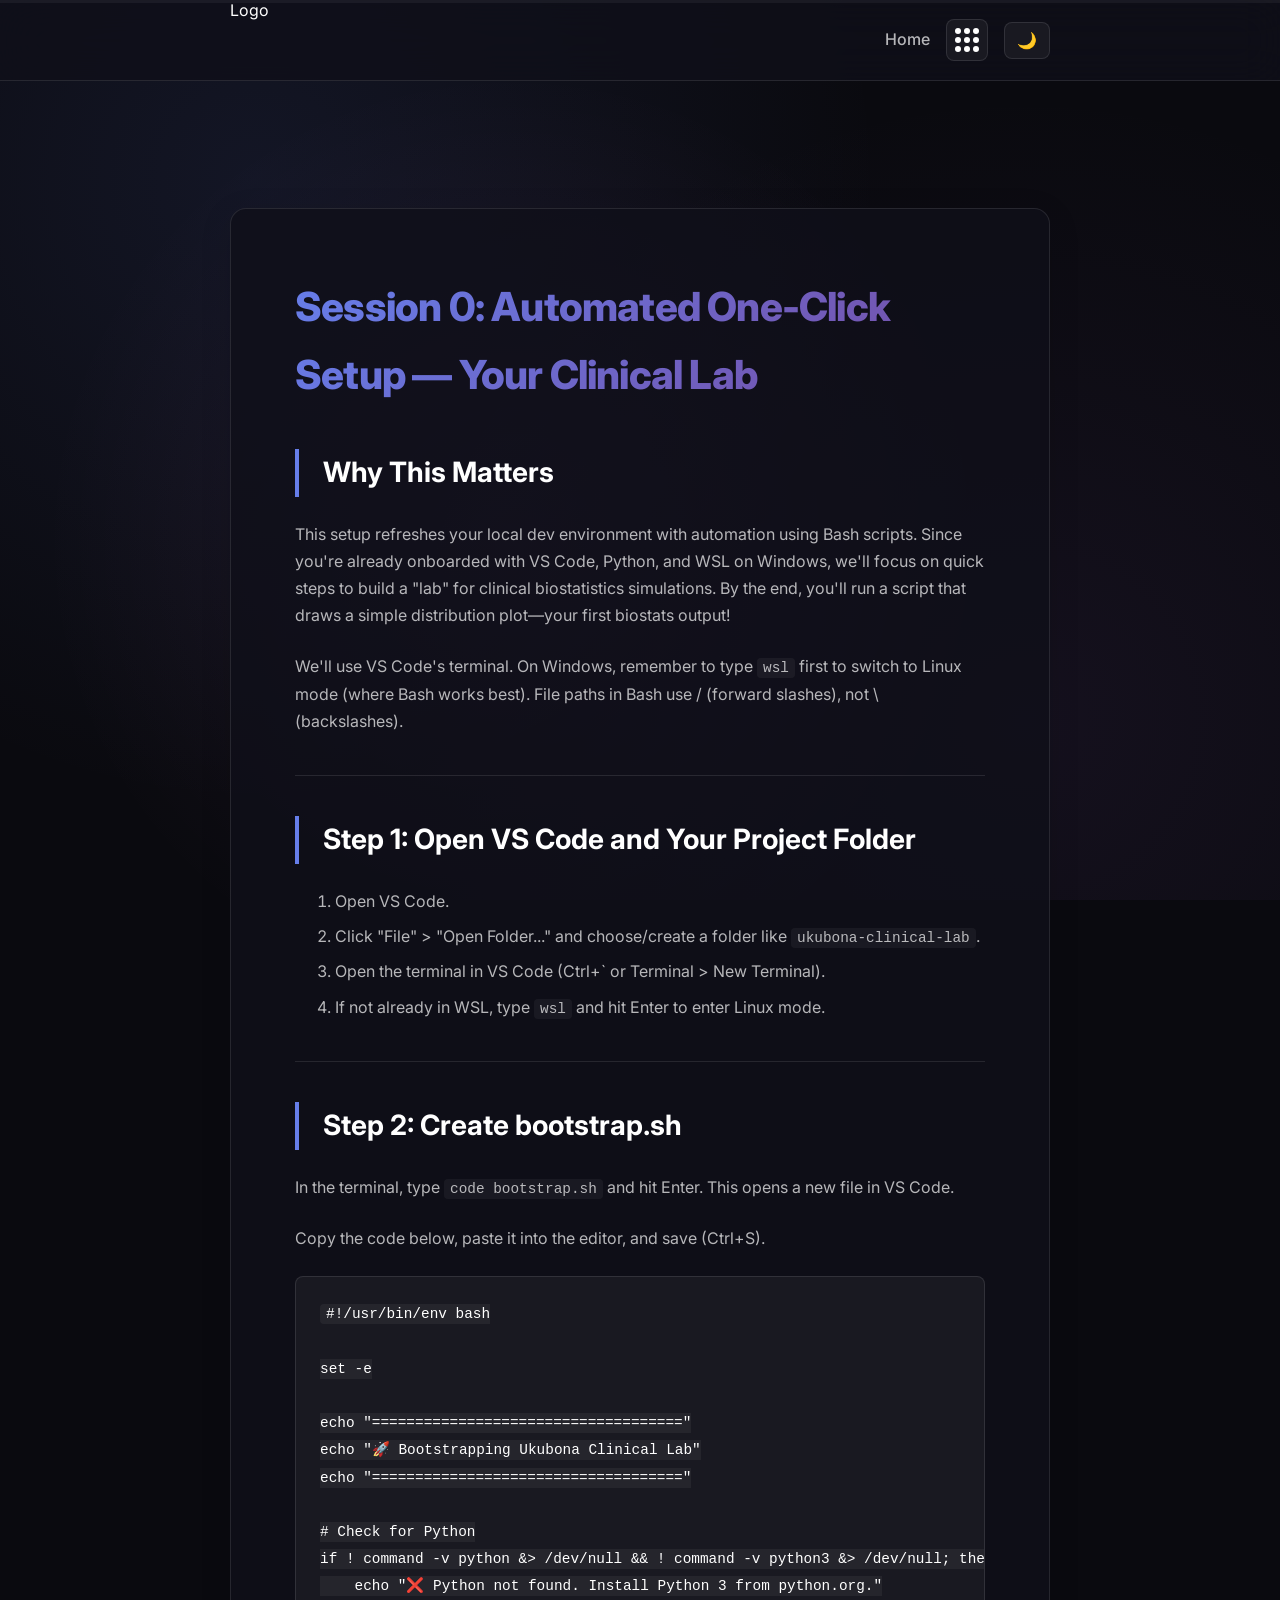
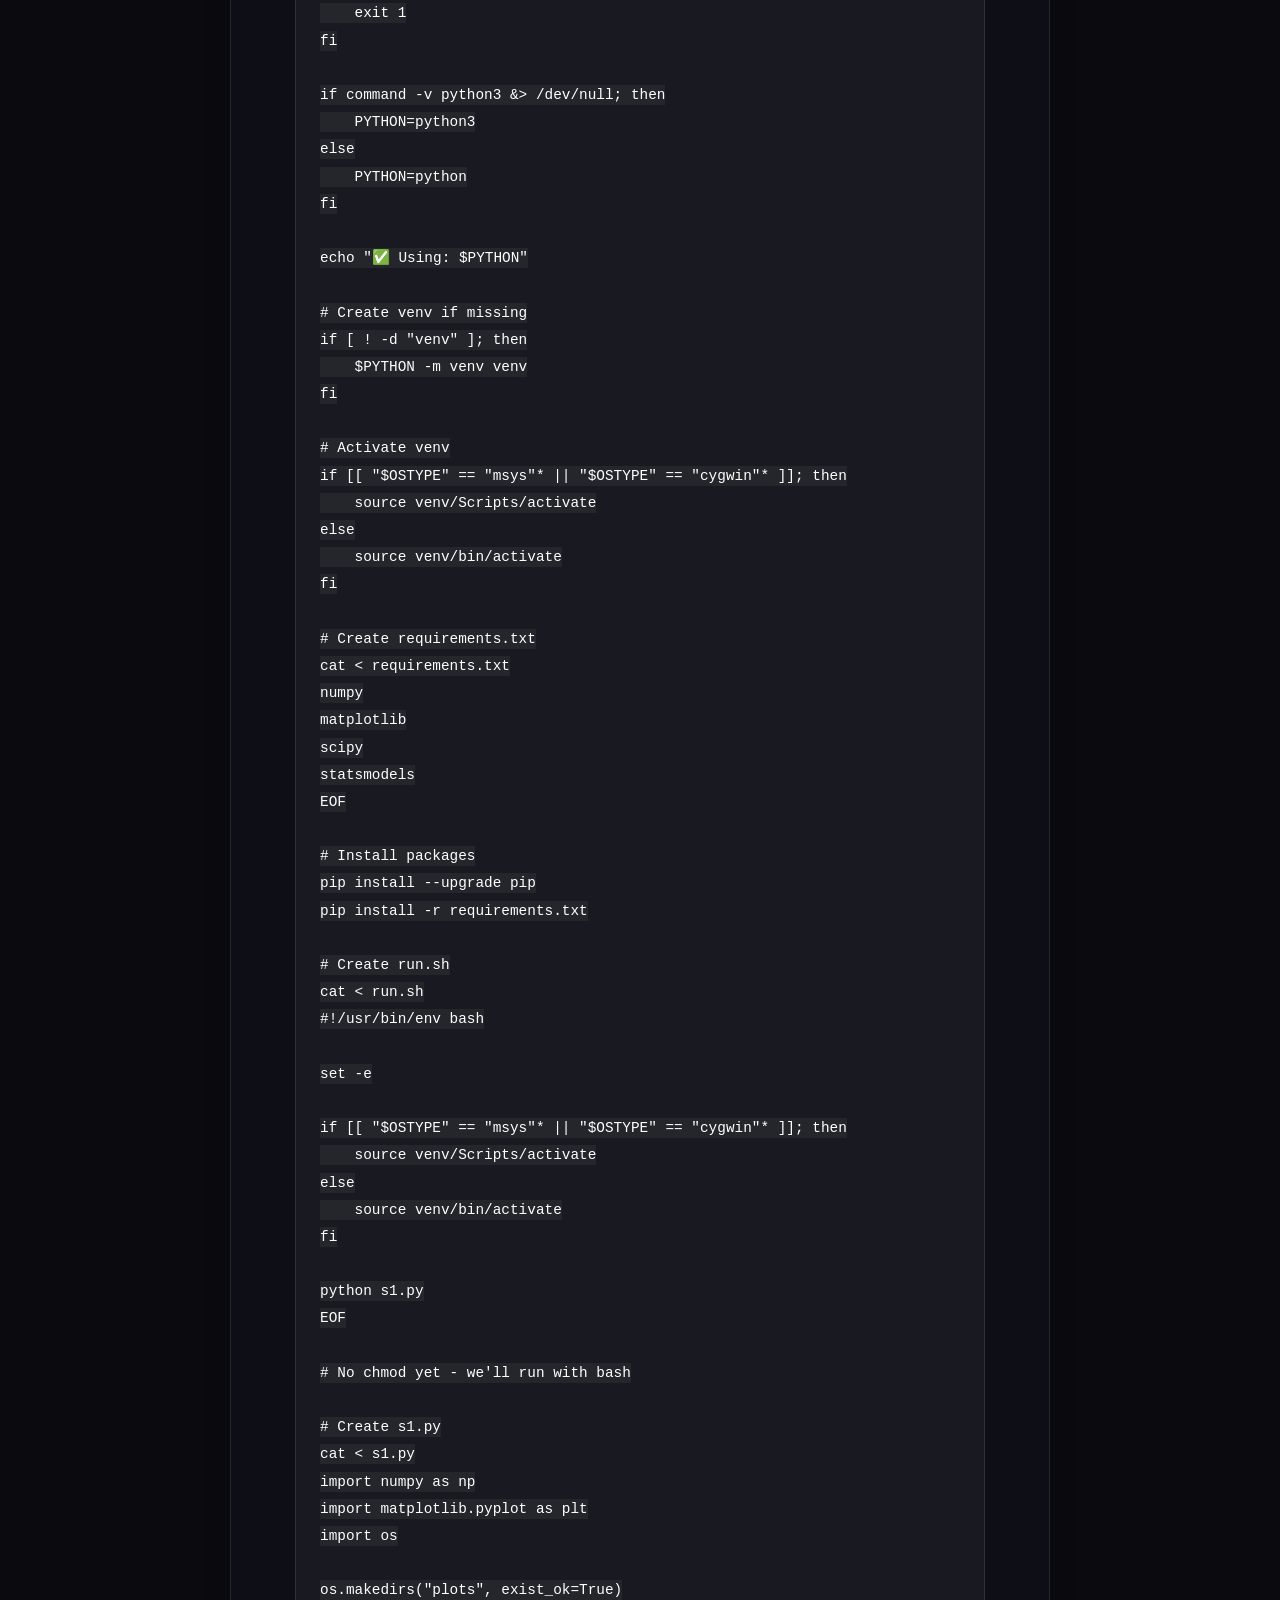
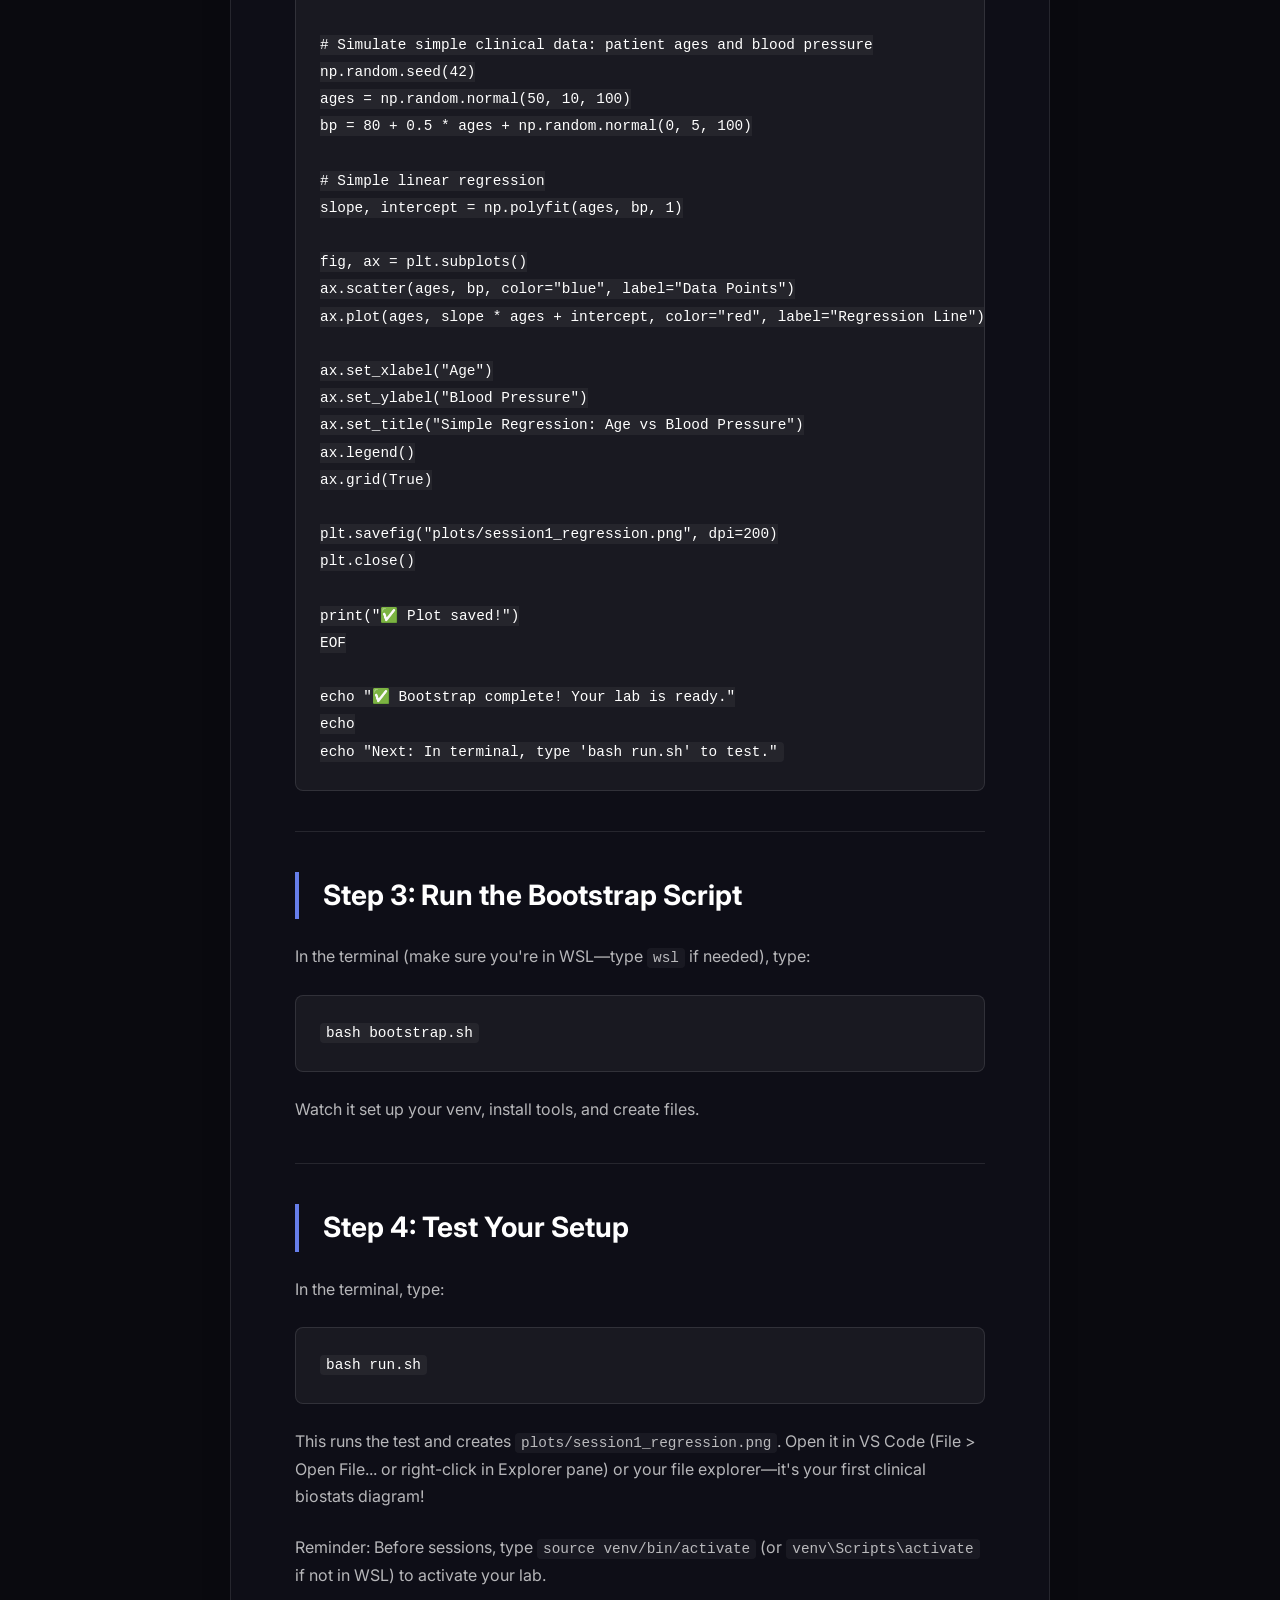
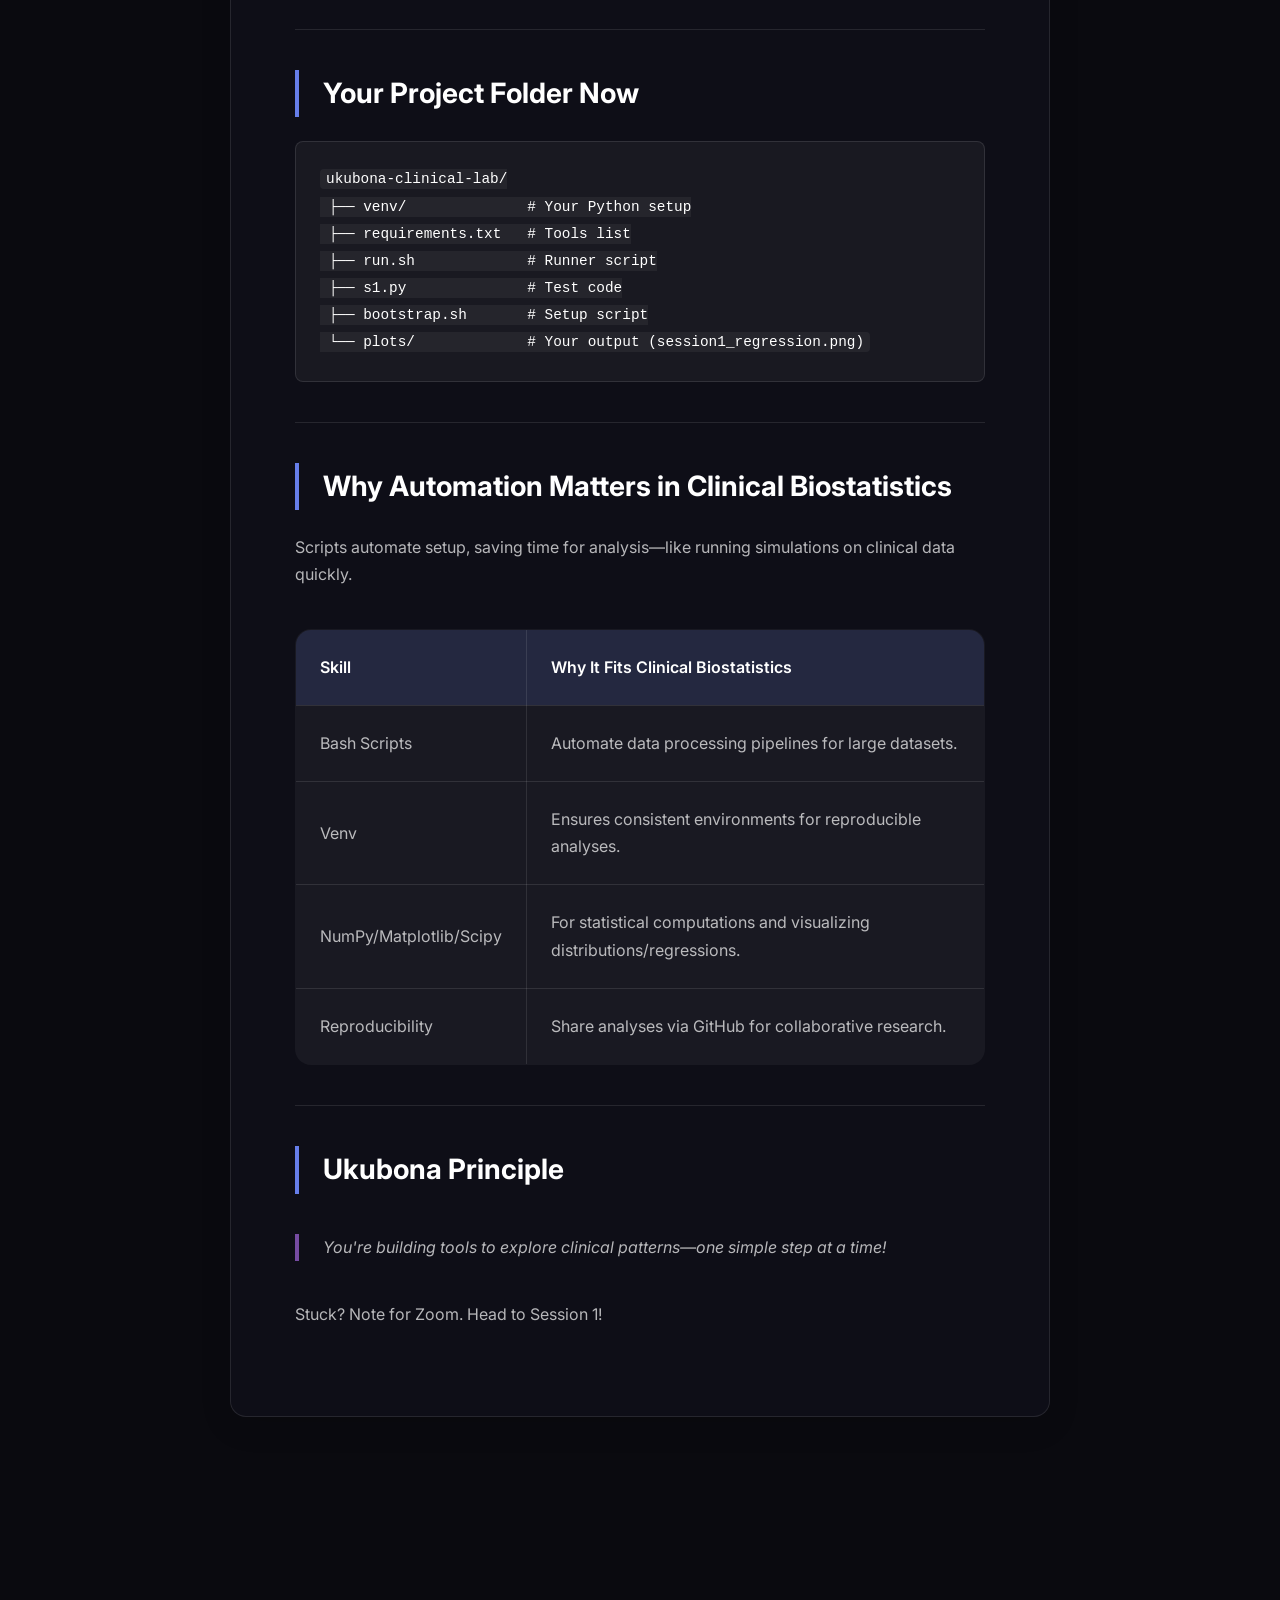
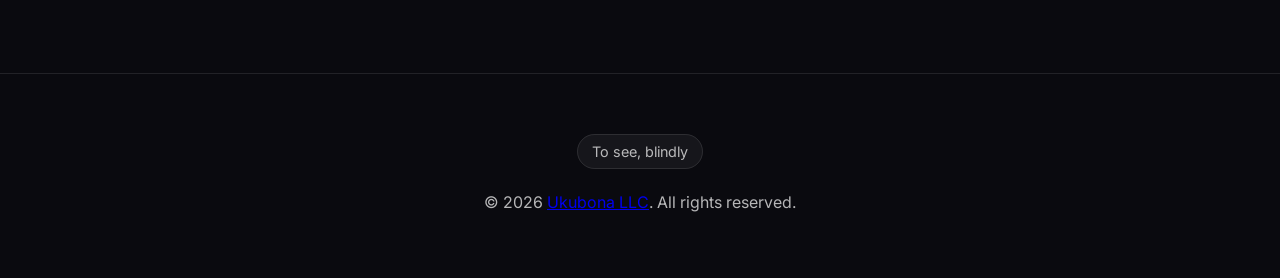
==== commit 05610108: "shared.js" ====
--- a/sessions/html/session0.html
+++ b/sessions/html/session0.html
@@ -282,31 +282,11 @@
 </section>
 
 </main>
-
-<!-- FOOTER -->
-<footer class="footer">
-
-  <div class="wrap-max footer-wrap">
-
-    <div class="footer-chorus" aria-label="Ukubona chorus">
-
-      <span class="chip">"Ukubona" means</span>
-      <span class="chip"><em>to see, to witness</em> —</span>
-      <span class="chip">to look into the mirror.</span>
-
-    </div>
-
-    <div class="footer-micro" style="margin-top:12px">
-
-      <p>
-        © 2026 Ukubona LLC · Johns Hopkins Enterprise Vendor
-      </p>
-
-    </div>
-
-  </div>
-
-</footer>
-  <script src="../js/index.js"></script>
-</body>
+  <!-- Centralized footer fetch -->
+  <div id="footer-placeholder"></div>
+
+  <!-- /ukhona/.. is hardcoded -->
+<script src="https://cdnjs.cloudflare.com/ajax/libs/feather-icons/4.29.0/feather.min.js"></script>
+<script src="../js/shared.js"></script>
+  </body>
 </html>
